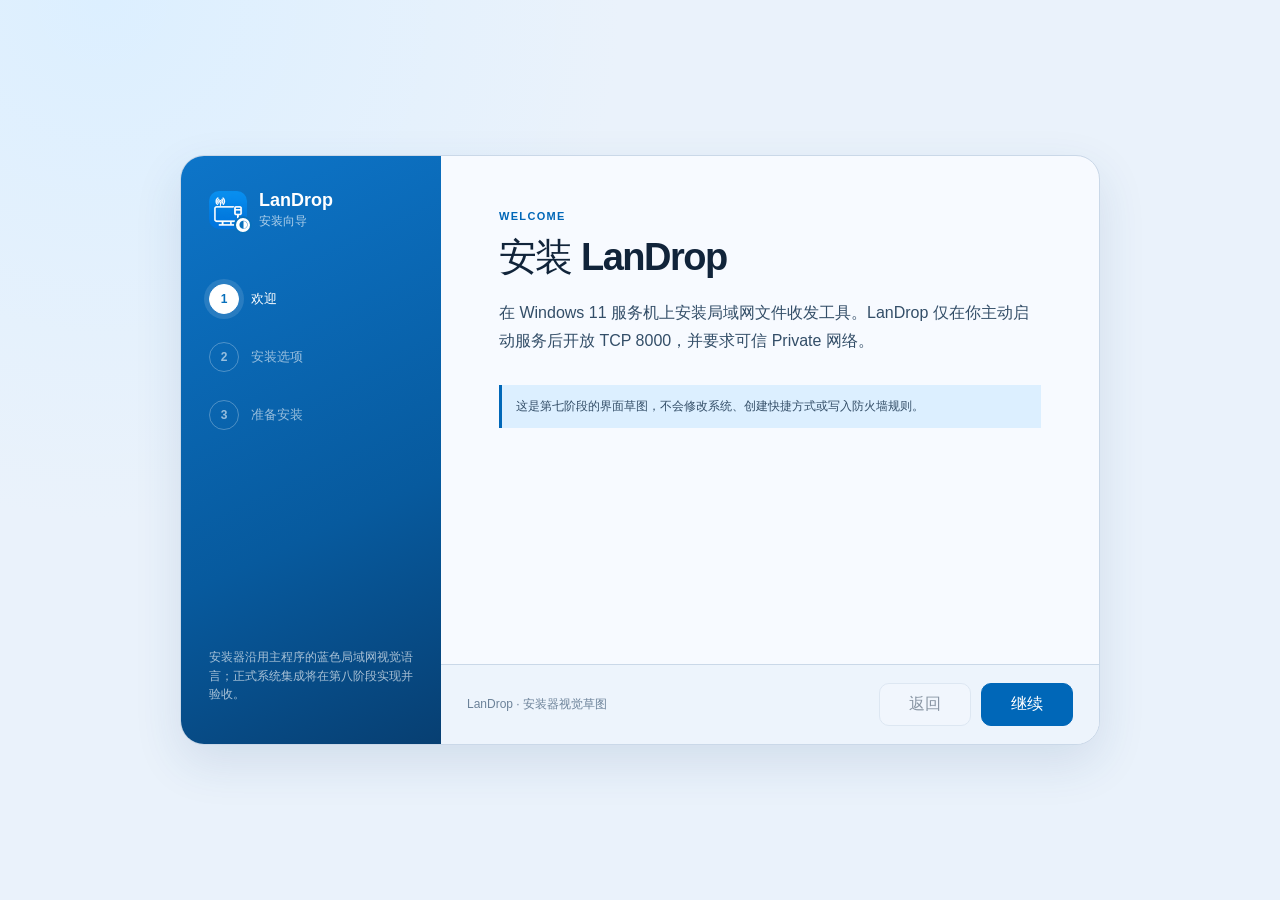
==== ui/setup/index.html @ e530b6be "feat: complete phase seven portable build" ====
<!doctype html>
<html lang="zh-CN">
<head>
  <meta charset="utf-8">
  <meta name="viewport" content="width=device-width, initial-scale=1">
  <meta name="color-scheme" content="light dark">
  <title>安装 LanDrop</title>
  <link rel="stylesheet" href="../desktop/css/tokens.css">
  <link rel="stylesheet" href="../wizard/css/wizard.css">
</head>
<body>
  <main class="wizard-shell">
    <aside class="wizard-rail">
      <button class="wizard-brand" type="button" data-theme-toggle aria-label="主题：跟随系统；点击切换为深色模式"><span class="wizard-brand-icon"><img src="../../assets/LanDrop-icon-preview.png" alt=""><span class="theme-indicator" data-theme-indicator aria-hidden="true">◐</span></span><span class="wizard-brand-copy"><strong>LanDrop</strong><span>安装向导</span></span></button>
      <ol class="wizard-steps">
        <li class="wizard-step active"><b>1</b><span>欢迎</span></li>
        <li class="wizard-step"><b>2</b><span>安装选项</span></li>
        <li class="wizard-step"><b>3</b><span>准备安装</span></li>
      </ol>
      <p class="rail-note">安装器沿用主程序的蓝色局域网视觉语言；正式系统集成将在第八阶段实现并验收。</p>
    </aside>
    <section class="wizard-main">
      <div class="wizard-content">
        <section class="wizard-page active">
          <p class="wizard-kicker">WELCOME</p><h1>安装 LanDrop</h1>
          <p class="wizard-lead">在 Windows 11 服务机上安装局域网文件收发工具。LanDrop 仅在你主动启动服务后开放 TCP 8000，并要求可信 Private 网络。</p>
          <div class="preview-note">这是第七阶段的界面草图，不会修改系统、创建快捷方式或写入防火墙规则。</div>
        </section>
        <section class="wizard-page">
          <p class="wizard-kicker">OPTIONS</p><h1>选择安装方式</h1>
          <p class="wizard-lead">默认固定安装到当前用户目录；开机启动桌面程序，但不会自动开启传输服务。</p>
          <div class="path-preview"><strong>安装位置</strong><span>%LOCALAPPDATA%\Programs\LanDrop</span></div>
          <div class="choice-list">
            <label class="choice"><input type="checkbox" checked><span><strong>创建开始菜单快捷方式</strong><small>用于打开 LanDrop 主窗口。</small></span></label>
            <label class="choice"><input type="checkbox" checked><span><strong>登录后启动 LanDrop</strong><small>仅驻留托盘，不自动开放文件传输服务。</small></span></label>
            <label class="choice"><input type="checkbox" checked><span><strong>注册 Windows 通知身份</strong><small>保证通知归属和动作回调稳定。</small></span></label>
          </div>
        </section>
        <section class="wizard-page">
          <p class="wizard-kicker">READY</p><h1>准备安装</h1>
          <p class="wizard-lead">确认后，第八阶段的正式安装器将复制程序文件并注册你已选择的系统入口。</p>
          <div class="summary-list">
            <div class="summary-row"><strong>范围</strong><span>当前用户</span></div>
            <div class="summary-row"><strong>开机行为</strong><span>启动桌面程序，传输服务保持关闭</span></div>
            <div class="summary-row"><strong>防火墙</strong><span>策略将在第八阶段独立确认</span></div>
          </div>
          <div id="previewResult" class="preview-note">尚未执行安装。</div>
        </section>
      </div>
      <footer class="wizard-footer"><span class="wizard-version">LanDrop · 安装器视觉草图</span><div class="footer-actions"><button id="back" class="wizard-button" type="button">返回</button><button id="next" class="wizard-button primary" type="button">继续</button></div></footer>
    </section>
  </main>
  <script src="../shared/js/theme.js"></script>
  <script src="../wizard/js/wizard.js"></script>
  <script src="js/setup.js"></script>
</body>
</html>
---- ui/desktop/css/tokens.css ----
:root {
  color-scheme: light;
  font-family: "Source Han Sans SC", "Source Han Sans CN", "Noto Sans CJK SC", "Microsoft YaHei UI", "Segoe UI Variable Text", "Segoe UI", sans-serif;
  font-synthesis: none;

  --page: #eaf2fb;
  --surface: rgba(255, 255, 255, 0.94);
  --surface-solid: #ffffff;
  --surface-raised: #f7faff;
  --surface-soft: #edf4fc;
  --surface-input: #ffffff;
  --surface-command: rgba(248, 251, 255, 0.94);
  --rail: rgba(245, 249, 255, 0.9);
  --rail-strong: #e5effa;
  --line: #cad8e8;
  --line-soft: rgba(18, 134, 217, 0.2);
  --text: #11243a;
  --text-secondary: #334e68;
  --muted: #6c8299;
  --accent: #1286d9;
  --accent-strong: #0067b8;
  --accent-soft: #dcefff;
  --accent-contrast: #ffffff;
  --success: #15803d;
  --success-soft: #dcfce7;
  --warning: #b45309;
  --warning-soft: #fff4db;
  --danger: #c9362b;
  --danger-soft: #fee8e7;
  --shadow: 0 18px 48px rgba(31, 78, 121, 0.12);
  --shadow-soft: 0 8px 24px rgba(31, 78, 121, 0.08);
}

@media (prefers-color-scheme: dark) {
  :root:not([data-theme="light"]) {
    color-scheme: dark;
    --page: #111b27;
    --surface: rgba(25, 39, 54, 0.94);
    --surface-solid: #192736;
    --surface-raised: #203246;
    --surface-soft: #263a50;
    --surface-input: #152332;
    --surface-command: rgba(22, 35, 49, 0.96);
    --rail: rgba(20, 32, 45, 0.92);
    --rail-strong: #1d3044;
    --line: #38516a;
    --line-soft: rgba(77, 177, 242, 0.24);
    --text: #f4f8fc;
    --text-secondary: #d6e2ec;
    --muted: #96abc0;
    --accent: #47b1f2;
    --accent-strong: #168bd7;
    --accent-soft: rgba(71, 177, 242, 0.14);
    --accent-contrast: #061b2b;
    --success: #52d681;
    --success-soft: rgba(82, 214, 129, 0.12);
    --warning: #f2b65c;
    --warning-soft: rgba(242, 182, 92, 0.12);
    --danger: #ff7b72;
    --danger-soft: rgba(255, 123, 114, 0.12);
    --shadow: 0 20px 55px rgba(0, 0, 0, 0.26);
    --shadow-soft: 0 9px 28px rgba(0, 0, 0, 0.2);
  }
}

:root[data-theme="dark"] {
  color-scheme: dark;
  --page: #111b27;
  --surface: rgba(25, 39, 54, 0.94);
  --surface-solid: #192736;
  --surface-raised: #203246;
  --surface-soft: #263a50;
  --surface-input: #152332;
  --surface-command: rgba(22, 35, 49, 0.96);
  --rail: rgba(20, 32, 45, 0.92);
  --rail-strong: #1d3044;
  --line: #38516a;
  --line-soft: rgba(77, 177, 242, 0.24);
  --text: #f4f8fc;
  --text-secondary: #d6e2ec;
  --muted: #96abc0;
  --accent: #47b1f2;
  --accent-strong: #168bd7;
  --accent-soft: rgba(71, 177, 242, 0.14);
  --accent-contrast: #061b2b;
  --success: #52d681;
  --success-soft: rgba(82, 214, 129, 0.12);
  --warning: #f2b65c;
  --warning-soft: rgba(242, 182, 92, 0.12);
  --danger: #ff7b72;
  --danger-soft: rgba(255, 123, 114, 0.12);
  --shadow: 0 20px 55px rgba(0, 0, 0, 0.26);
  --shadow-soft: 0 9px 28px rgba(0, 0, 0, 0.2);
}

:root[data-theme="light"] { color-scheme: light; }

@media (prefers-reduced-motion: reduce) {
  *, *::before, *::after {
    scroll-behavior: auto !important;
    transition-duration: 0.01ms !important;
    animation-duration: 0.01ms !important;
    animation-iteration-count: 1 !important;
  }
}
---- ui/wizard/css/wizard.css ----
*, *::before, *::after { box-sizing: border-box; }

html,
body {
  min-height: 100%;
}

body {
  margin: 0;
  min-height: 100vh;
  display: grid;
  place-items: center;
  padding: 24px;
  color: var(--text);
  background:
    radial-gradient(circle at 8% 0%, var(--accent-soft), transparent 35%),
    var(--page);
}

button,
input {
  font: inherit;
}

.wizard-shell {
  width: min(920px, 100%);
  min-height: 590px;
  display: grid;
  grid-template-columns: 260px minmax(0, 1fr);
  overflow: hidden;
  border: 1px solid var(--line);
  border-radius: 24px;
  background: var(--surface-raised);
  box-shadow: var(--shadow);
}

.wizard-rail {
  position: relative;
  padding: 34px 28px;
  color: #fff;
  background: linear-gradient(155deg, #0d75c9, #075a9e 62%, #073f72);
}

.wizard-brand {
  position: relative;
  display: flex;
  align-items: center;
  gap: 12px;
  margin-bottom: 54px;
  padding: 0;
  border: 0;
  color: inherit;
  background: transparent;
  text-align: left;
  cursor: pointer;
}

.wizard-brand-icon {
  position: relative;
  display: grid;
  place-items: center;
}

.wizard-brand img {
  width: 38px;
  height: 38px;
  border-radius: 10px;
}

.wizard-brand-copy strong {
  display: block;
  font-size: 18px;
}

.wizard-brand-copy span {
  display: block;
  margin-top: 2px;
  color: rgba(255, 255, 255, .68);
  font-size: 12px;
}

.wizard-brand .theme-indicator {
  position: absolute;
  right: -5px;
  bottom: -5px;
  display: grid;
  place-items: center;
  width: 18px;
  height: 18px;
  border: 2px solid #0870bc;
  border-radius: 50%;
  color: #0870bc;
  background: #fff;
  font-size: 9px;
  font-weight: 800;
  line-height: 1;
}

.wizard-brand:focus-visible { outline: 2px solid #fff; outline-offset: 6px; border-radius: 8px; }

.wizard-steps {
  display: grid;
  gap: 28px;
  margin: 0;
  padding: 0;
  list-style: none;
}

.wizard-step {
  display: grid;
  grid-template-columns: 30px 1fr;
  gap: 12px;
  align-items: center;
  color: rgba(255, 255, 255, .58);
}

.wizard-step b {
  width: 30px;
  height: 30px;
  display: grid;
  place-items: center;
  border: 1px solid rgba(255, 255, 255, .28);
  border-radius: 50%;
  font-size: 12px;
}

.wizard-step span {
  font-size: 13px;
  font-weight: 600;
}

.wizard-step.active,
.wizard-step.done {
  color: #fff;
}

.wizard-step.active b {
  color: #0870bc;
  border-color: #fff;
  background: #fff;
  box-shadow: 0 0 0 5px rgba(255, 255, 255, .12);
}

.wizard-step.done b {
  border-color: rgba(255, 255, 255, .52);
  background: rgba(255, 255, 255, .16);
}

.rail-note {
  position: absolute;
  right: 28px;
  bottom: 28px;
  left: 28px;
  color: rgba(255, 255, 255, .65);
  font-size: 12px;
  line-height: 1.55;
}

.wizard-main {
  min-width: 0;
  display: grid;
  grid-template-rows: 1fr auto;
}

.wizard-content {
  padding: 54px 58px 34px;
}

.wizard-page {
  display: none;
}

.wizard-page.active {
  display: block;
  animation: wizard-in .18s ease-out;
}

.wizard-kicker {
  margin: 0 0 10px;
  color: var(--accent-strong);
  font-size: 11px;
  font-weight: 800;
  letter-spacing: .12em;
}

.wizard-page h1 {
  margin: 0;
  font-size: clamp(28px, 4vw, 38px);
  letter-spacing: -.04em;
}

.wizard-lead {
  max-width: 560px;
  margin: 16px 0 30px;
  color: var(--text-secondary);
  line-height: 1.75;
}

.choice-list,
.summary-list {
  display: grid;
  gap: 12px;
}

.choice,
.summary-row,
.path-preview {
  border: 1px solid var(--line);
  border-radius: 14px;
  background: var(--surface-soft);
}

.choice {
  display: grid;
  grid-template-columns: auto 1fr;
  gap: 13px;
  align-items: start;
  padding: 15px 16px;
}

.choice input {
  width: 17px;
  height: 17px;
  margin: 2px 0 0;
  accent-color: var(--accent-strong);
}

.choice strong,
.choice small {
  display: block;
}

.choice small,
.path-preview span,
.summary-row span {
  margin-top: 4px;
  color: var(--text-secondary);
  font-size: 12px;
  line-height: 1.55;
}

.path-preview {
  margin-bottom: 16px;
  padding: 15px 16px;
}

.path-preview strong,
.path-preview span {
  display: block;
}

.summary-row {
  display: flex;
  align-items: center;
  justify-content: space-between;
  gap: 18px;
  padding: 13px 15px;
}

.summary-row span {
  margin: 0;
  text-align: right;
}

.preview-note {
  margin-top: 22px;
  padding: 12px 14px;
  border-left: 3px solid var(--accent-strong);
  color: var(--text-secondary);
  background: var(--accent-soft);
  font-size: 12px;
  line-height: 1.55;
}

.wizard-footer {
  display: flex;
  align-items: center;
  justify-content: space-between;
  gap: 12px;
  padding: 18px 26px;
  border-top: 1px solid var(--line);
  background: var(--surface-soft);
}

.footer-actions {
  display: flex;
  gap: 10px;
}

.wizard-button {
  min-width: 92px;
  padding: 10px 17px;
  border: 1px solid var(--line);
  border-radius: 10px;
  color: var(--text);
  background: var(--surface-raised);
  cursor: pointer;
}

.wizard-button.primary {
  color: #fff;
  border-color: var(--accent-strong);
  background: var(--accent-strong);
}

.wizard-button.danger {
  color: #fff;
  border-color: var(--danger);
  background: var(--danger);
}

.wizard-button:disabled {
  opacity: .45;
  cursor: default;
}

.wizard-version {
  color: var(--muted);
  font-size: 12px;
}

@keyframes wizard-in {
  from { opacity: 0; transform: translateY(5px); }
  to { opacity: 1; transform: translateY(0); }
}

@media (max-width: 720px) {
  body { padding: 0; }
  .wizard-shell { min-height: 100vh; grid-template-columns: 1fr; border: 0; border-radius: 0; }
  .wizard-rail { padding: 22px 24px; }
  .wizard-brand { margin: 0 0 22px; }
  .wizard-steps { grid-template-columns: repeat(3, 1fr); gap: 8px; }
  .wizard-step { grid-template-columns: 26px 1fr; gap: 7px; }
  .wizard-step b { width: 26px; height: 26px; }
  .rail-note { display: none; }
  .wizard-content { padding: 34px 26px; }
}
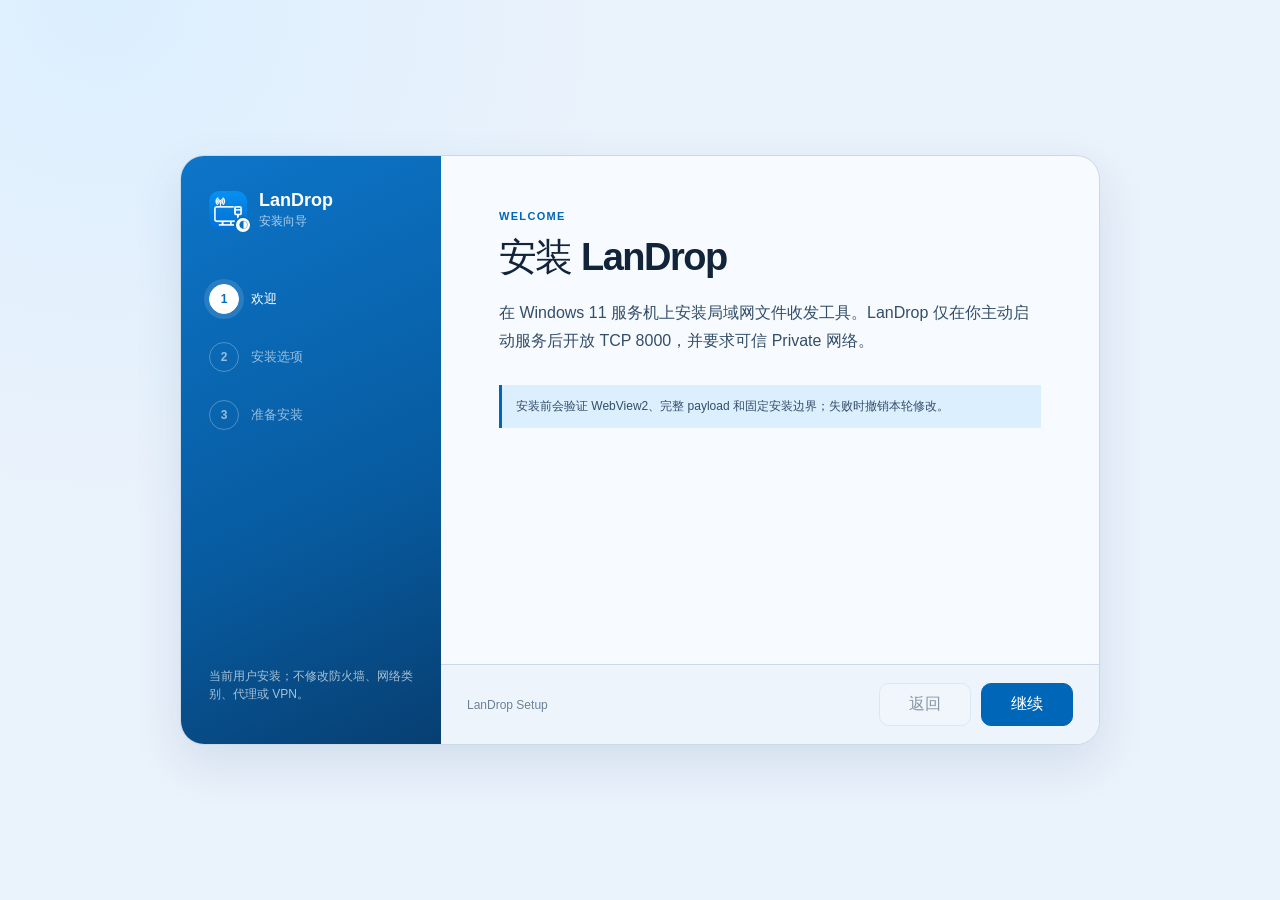
==== commit 28e00d65: "feat: implement Phase 8B first-install setup" ====
--- a/ui/setup/index.html
+++ b/ui/setup/index.html
@@ -17,37 +17,38 @@
         <li class="wizard-step"><b>2</b><span>安装选项</span></li>
         <li class="wizard-step"><b>3</b><span>准备安装</span></li>
       </ol>
-      <p class="rail-note">安装器沿用主程序的蓝色局域网视觉语言；正式系统集成将在第八阶段实现并验收。</p>
+      <p class="rail-note">当前用户安装；不修改防火墙、网络类别、代理或 VPN。</p>
     </aside>
     <section class="wizard-main">
       <div class="wizard-content">
         <section class="wizard-page active">
           <p class="wizard-kicker">WELCOME</p><h1>安装 LanDrop</h1>
           <p class="wizard-lead">在 Windows 11 服务机上安装局域网文件收发工具。LanDrop 仅在你主动启动服务后开放 TCP 8000，并要求可信 Private 网络。</p>
-          <div class="preview-note">这是第七阶段的界面草图，不会修改系统、创建快捷方式或写入防火墙规则。</div>
+          <div class="preview-note">安装前会验证 WebView2、完整 payload 和固定安装边界；失败时撤销本轮修改。</div>
         </section>
         <section class="wizard-page">
           <p class="wizard-kicker">OPTIONS</p><h1>选择安装方式</h1>
           <p class="wizard-lead">默认固定安装到当前用户目录；开机启动桌面程序，但不会自动开启传输服务。</p>
-          <div class="path-preview"><strong>安装位置</strong><span>%LOCALAPPDATA%\Programs\LanDrop</span></div>
+          <div class="path-preview"><strong>安装位置</strong><span id="installRoot">正在读取…</span></div>
           <div class="choice-list">
-            <label class="choice"><input type="checkbox" checked><span><strong>创建开始菜单快捷方式</strong><small>用于打开 LanDrop 主窗口。</small></span></label>
-            <label class="choice"><input type="checkbox" checked><span><strong>登录后启动 LanDrop</strong><small>仅驻留托盘，不自动开放文件传输服务。</small></span></label>
-            <label class="choice"><input type="checkbox" checked><span><strong>注册 Windows 通知身份</strong><small>保证通知归属和动作回调稳定。</small></span></label>
+            <label class="choice"><input type="checkbox" checked disabled><span><strong>创建开始菜单快捷方式</strong><small>固定指向安装后的 LanDrop 主窗口，并关联稳定通知身份。</small></span></label>
+            <label class="choice"><input type="checkbox" checked disabled><span><strong>登录后启动 LanDrop</strong><small>仅驻留托盘，传输服务保持关闭。</small></span></label>
+            <label class="choice"><input id="desktopShortcut" type="checkbox"><span><strong>创建桌面快捷方式</strong><small>可选，默认不创建。</small></span></label>
           </div>
         </section>
         <section class="wizard-page">
           <p class="wizard-kicker">READY</p><h1>准备安装</h1>
-          <p class="wizard-lead">确认后，第八阶段的正式安装器将复制程序文件并注册你已选择的系统入口。</p>
+          <p class="wizard-lead">确认后将执行完整校验、文件提交、自检、系统集成读回与最终状态提交。</p>
           <div class="summary-list">
             <div class="summary-row"><strong>范围</strong><span>当前用户</span></div>
             <div class="summary-row"><strong>开机行为</strong><span>启动桌面程序，传输服务保持关闭</span></div>
-            <div class="summary-row"><strong>防火墙</strong><span>策略将在第八阶段独立确认</span></div>
+            <div class="summary-row"><strong>桌面快捷方式</strong><span id="desktopSummary">不创建</span></div>
+            <div class="summary-row"><strong>防火墙</strong><span>不创建或修改规则</span></div>
           </div>
-          <div id="previewResult" class="preview-note">尚未执行安装。</div>
+          <div id="previewResult" class="preview-note" aria-live="polite">尚未执行安装。</div>
         </section>
       </div>
-      <footer class="wizard-footer"><span class="wizard-version">LanDrop · 安装器视觉草图</span><div class="footer-actions"><button id="back" class="wizard-button" type="button">返回</button><button id="next" class="wizard-button primary" type="button">继续</button></div></footer>
+      <footer class="wizard-footer"><span id="setupVersion" class="wizard-version">LanDrop Setup</span><div class="footer-actions"><button id="back" class="wizard-button" type="button">返回</button><button id="next" class="wizard-button primary" type="button">继续</button></div></footer>
     </section>
   </main>
   <script src="../shared/js/theme.js"></script>
--- a/ui/wizard/css/wizard.css
+++ b/ui/wizard/css/wizard.css
@@ -272,6 +272,11 @@
   line-height: 1.55;
 }
 
+.preview-note.error {
+  border-left-color: var(--danger);
+  color: var(--danger);
+}
+
 .wizard-footer {
   display: flex;
   align-items: center;
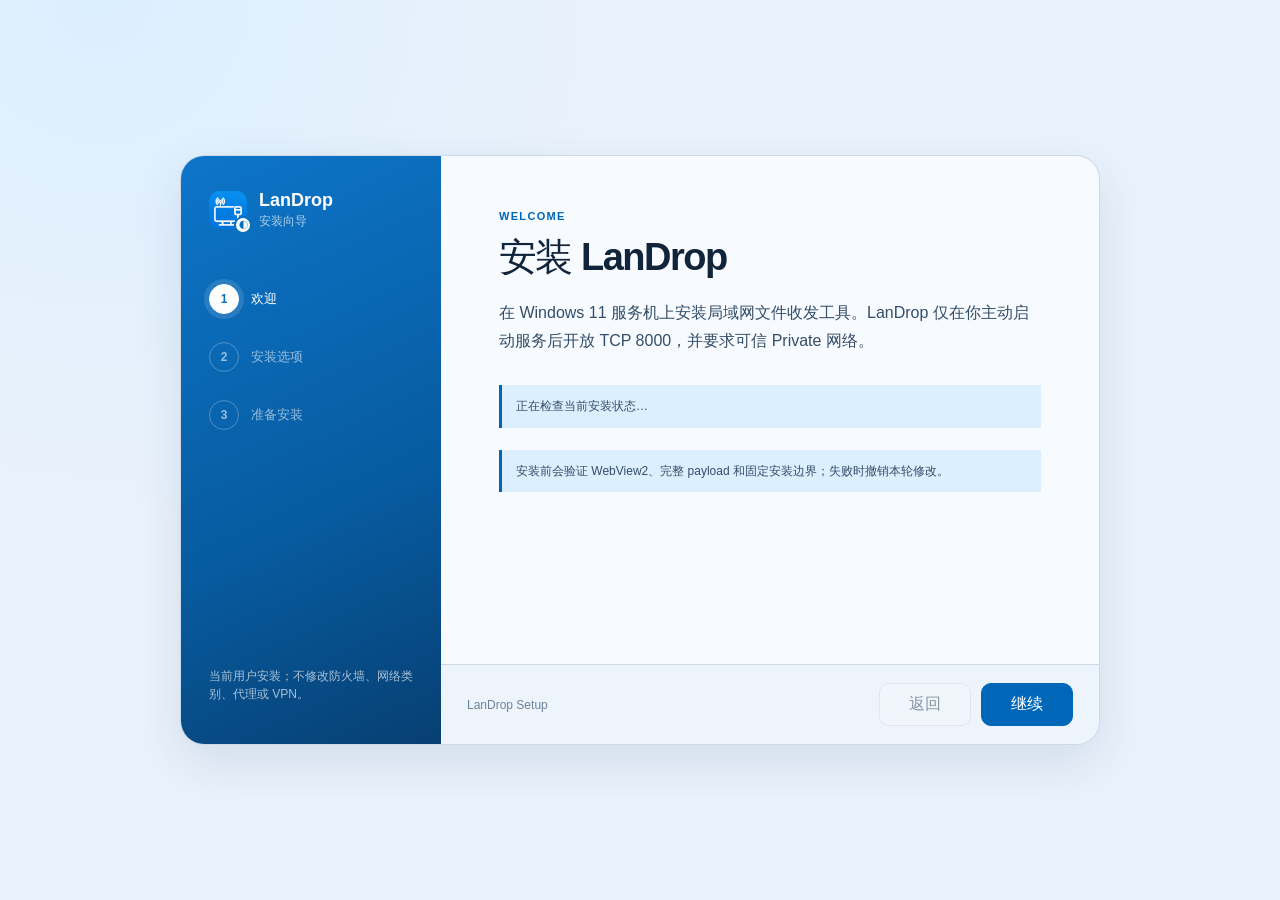
==== commit 49414757: "Implement transactional upgrade and rollback" ====
--- a/ui/setup/index.html
+++ b/ui/setup/index.html
@@ -24,6 +24,7 @@
         <section class="wizard-page active">
           <p class="wizard-kicker">WELCOME</p><h1>安装 LanDrop</h1>
           <p class="wizard-lead">在 Windows 11 服务机上安装局域网文件收发工具。LanDrop 仅在你主动启动服务后开放 TCP 8000，并要求可信 Private 网络。</p>
+          <div id="setupModeMessage" class="preview-note">正在检查当前安装状态…</div>
           <div class="preview-note">安装前会验证 WebView2、完整 payload 和固定安装边界；失败时撤销本轮修改。</div>
         </section>
         <section class="wizard-page">
@@ -40,6 +41,7 @@
           <p class="wizard-kicker">READY</p><h1>准备安装</h1>
           <p class="wizard-lead">确认后将执行完整校验、文件提交、自检、系统集成读回与最终状态提交。</p>
           <div class="summary-list">
+            <div class="summary-row"><strong>操作</strong><span id="setupActionSummary">正在检查…</span></div>
             <div class="summary-row"><strong>范围</strong><span>当前用户</span></div>
             <div class="summary-row"><strong>开机行为</strong><span>启动桌面程序，传输服务保持关闭</span></div>
             <div class="summary-row"><strong>桌面快捷方式</strong><span id="desktopSummary">不创建</span></div>
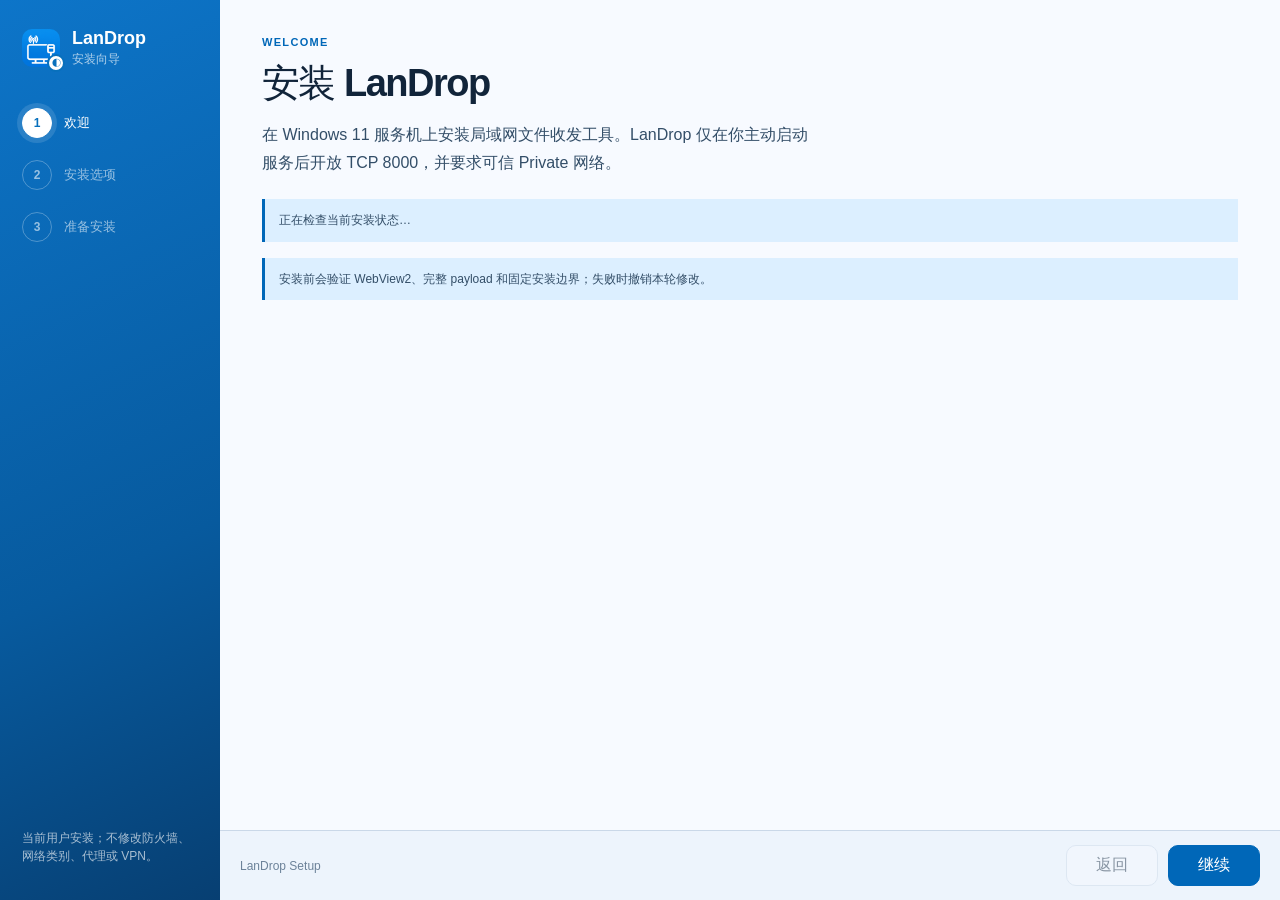
==== commit b9eb44b1: "Fix network monitoring and uninstall cleanup" ====
--- a/ui/setup/index.html
+++ b/ui/setup/index.html
@@ -43,8 +43,6 @@
           <div class="summary-list">
             <div class="summary-row"><strong>操作</strong><span id="setupActionSummary">正在检查…</span></div>
             <div class="summary-row"><strong>范围</strong><span>当前用户</span></div>
-            <div class="summary-row"><strong>开机行为</strong><span>启动桌面程序，传输服务保持关闭</span></div>
-            <div class="summary-row"><strong>桌面快捷方式</strong><span id="desktopSummary">不创建</span></div>
             <div class="summary-row"><strong>防火墙</strong><span>不创建或修改规则</span></div>
           </div>
           <div id="previewResult" class="preview-note" aria-live="polite">尚未执行安装。</div>
--- a/ui/wizard/css/wizard.css
+++ b/ui/wizard/css/wizard.css
@@ -2,15 +2,13 @@
 
 html,
 body {
-  min-height: 100%;
+  width: 100%;
+  height: 100%;
 }
 
 body {
   margin: 0;
-  min-height: 100vh;
-  display: grid;
-  place-items: center;
-  padding: 24px;
+  overflow: hidden;
   color: var(--text);
   background:
     radial-gradient(circle at 8% 0%, var(--accent-soft), transparent 35%),
@@ -23,20 +21,18 @@
 }
 
 .wizard-shell {
-  width: min(920px, 100%);
-  min-height: 590px;
-  display: grid;
-  grid-template-columns: 260px minmax(0, 1fr);
+  width: 100%;
+  height: 100vh;
+  min-height: 0;
+  display: grid;
+  grid-template-columns: 220px minmax(0, 1fr);
   overflow: hidden;
-  border: 1px solid var(--line);
-  border-radius: 24px;
   background: var(--surface-raised);
-  box-shadow: var(--shadow);
 }
 
 .wizard-rail {
   position: relative;
-  padding: 34px 28px;
+  padding: 28px 22px;
   color: #fff;
   background: linear-gradient(155deg, #0d75c9, #075a9e 62%, #073f72);
 }
@@ -46,7 +42,7 @@
   display: flex;
   align-items: center;
   gap: 12px;
-  margin-bottom: 54px;
+  margin-bottom: 40px;
   padding: 0;
   border: 0;
   color: inherit;
@@ -100,7 +96,7 @@
 
 .wizard-steps {
   display: grid;
-  gap: 28px;
+  gap: 22px;
   margin: 0;
   padding: 0;
   list-style: none;
@@ -148,9 +144,9 @@
 
 .rail-note {
   position: absolute;
-  right: 28px;
-  bottom: 28px;
-  left: 28px;
+  right: 22px;
+  bottom: 22px;
+  left: 22px;
   color: rgba(255, 255, 255, .65);
   font-size: 12px;
   line-height: 1.55;
@@ -158,12 +154,15 @@
 
 .wizard-main {
   min-width: 0;
+  min-height: 0;
   display: grid;
   grid-template-rows: 1fr auto;
 }
 
 .wizard-content {
-  padding: 54px 58px 34px;
+  min-height: 0;
+  overflow: auto;
+  padding: 36px 42px 24px;
 }
 
 .wizard-page {
@@ -191,7 +190,7 @@
 
 .wizard-lead {
   max-width: 560px;
-  margin: 16px 0 30px;
+  margin: 12px 0 22px;
   color: var(--text-secondary);
   line-height: 1.75;
 }
@@ -215,7 +214,7 @@
   grid-template-columns: auto 1fr;
   gap: 13px;
   align-items: start;
-  padding: 15px 16px;
+  padding: 12px 14px;
 }
 
 .choice input {
@@ -240,8 +239,8 @@
 }
 
 .path-preview {
-  margin-bottom: 16px;
-  padding: 15px 16px;
+  margin-bottom: 12px;
+  padding: 12px 14px;
 }
 
 .path-preview strong,
@@ -254,7 +253,7 @@
   align-items: center;
   justify-content: space-between;
   gap: 18px;
-  padding: 13px 15px;
+  padding: 11px 14px;
 }
 
 .summary-row span {
@@ -263,7 +262,7 @@
 }
 
 .preview-note {
-  margin-top: 22px;
+  margin-top: 16px;
   padding: 12px 14px;
   border-left: 3px solid var(--accent-strong);
   color: var(--text-secondary);
@@ -282,7 +281,7 @@
   align-items: center;
   justify-content: space-between;
   gap: 12px;
-  padding: 18px 26px;
+  padding: 14px 20px;
   border-top: 1px solid var(--line);
   background: var(--surface-soft);
 }
@@ -294,7 +293,7 @@
 
 .wizard-button {
   min-width: 92px;
-  padding: 10px 17px;
+  padding: 9px 15px;
   border: 1px solid var(--line);
   border-radius: 10px;
   color: var(--text);
@@ -329,9 +328,8 @@
   to { opacity: 1; transform: translateY(0); }
 }
 
-@media (max-width: 720px) {
-  body { padding: 0; }
-  .wizard-shell { min-height: 100vh; grid-template-columns: 1fr; border: 0; border-radius: 0; }
+@media (max-width: 680px) {
+  .wizard-shell { grid-template-columns: 1fr; }
   .wizard-rail { padding: 22px 24px; }
   .wizard-brand { margin: 0 0 22px; }
   .wizard-steps { grid-template-columns: repeat(3, 1fr); gap: 8px; }
